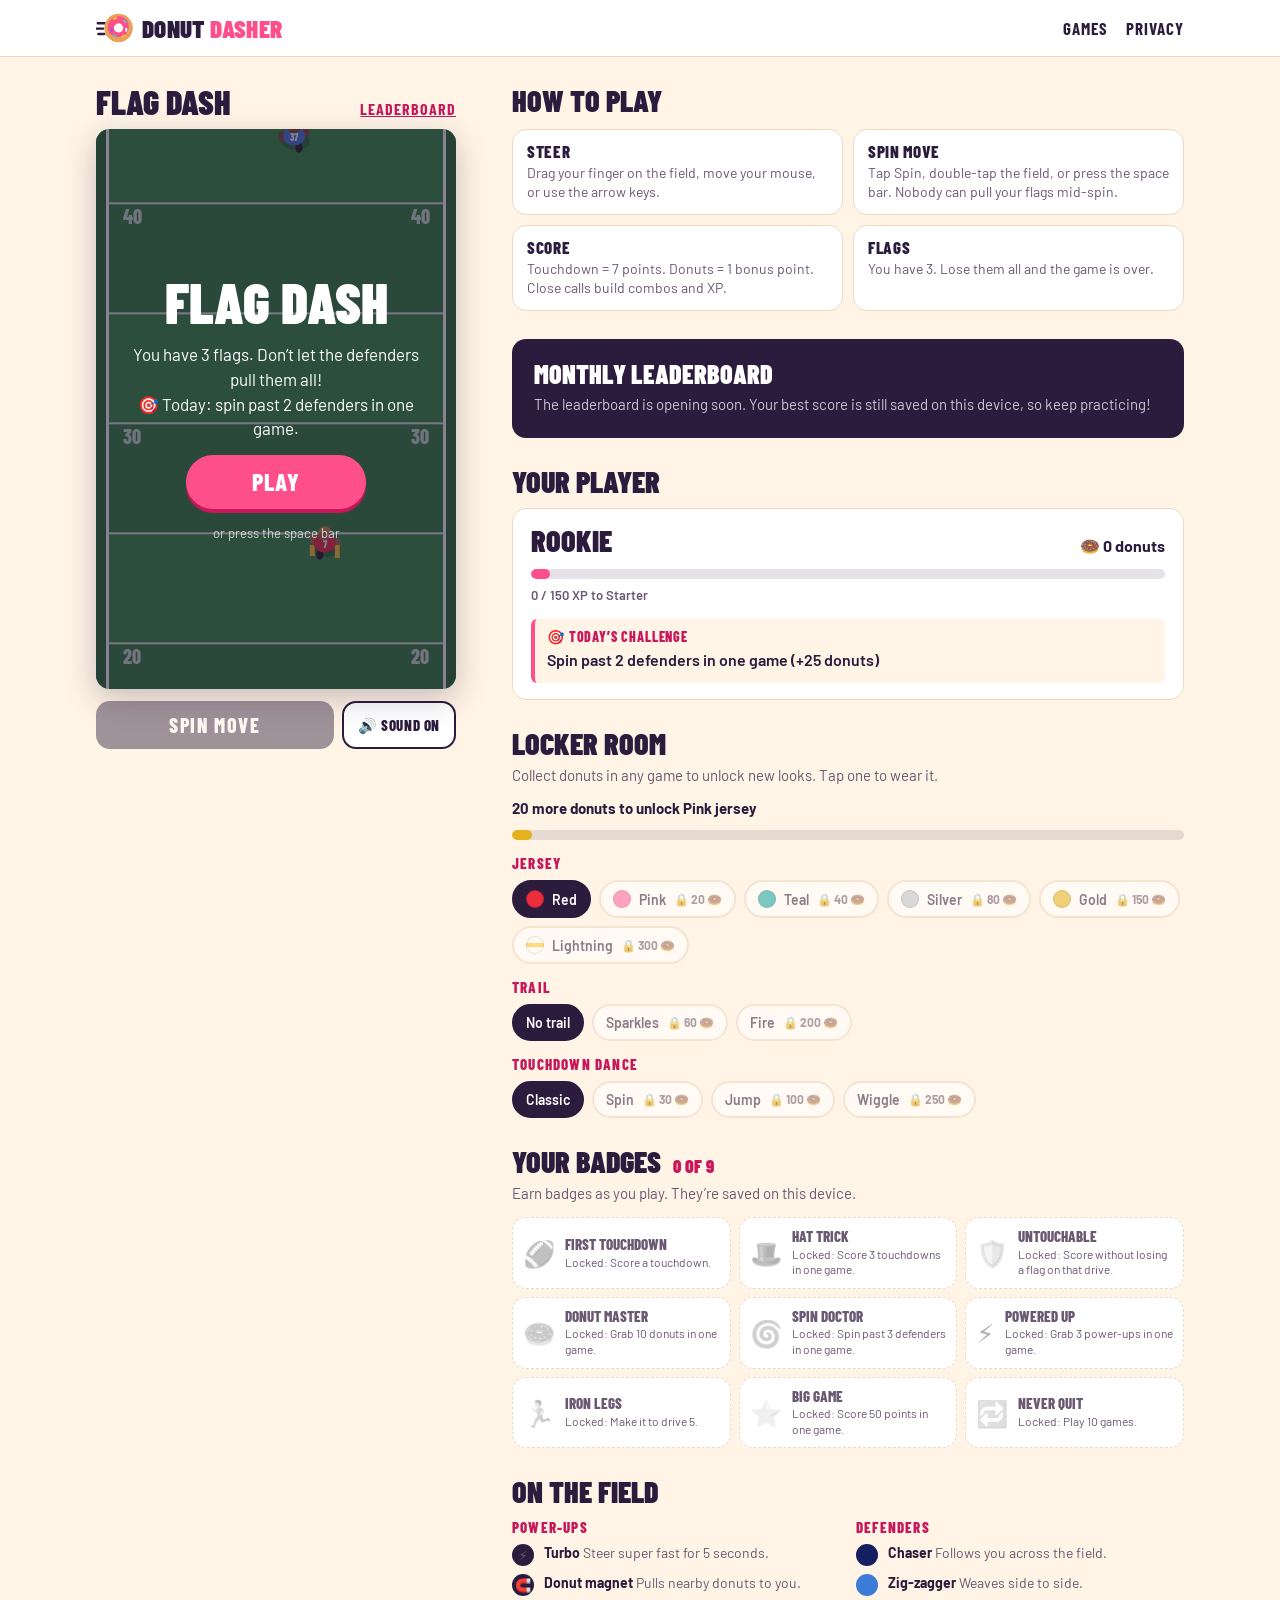
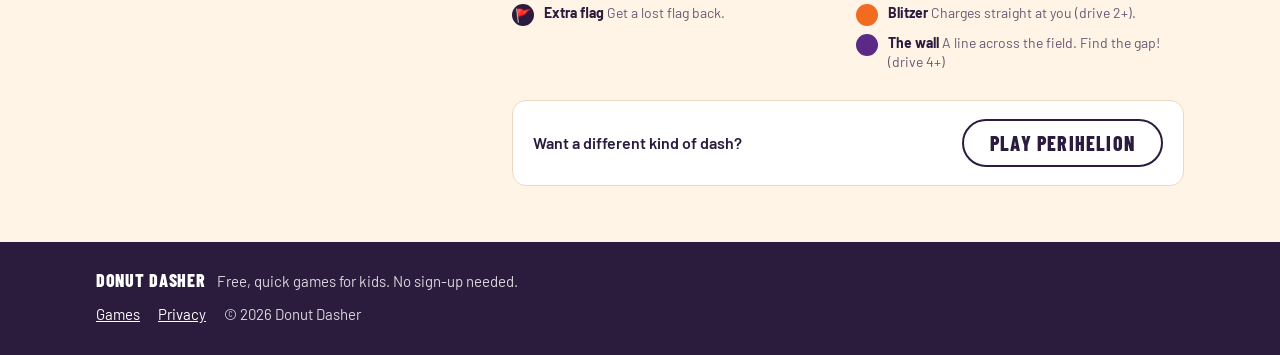
==== flag-dash/index.html @ 1c9c0605 "Donut Dasher: temporary static site while IONOS hosting is set up Homepage, Flag Dash (leaderboard o" ====
<!doctype html>
<html lang="en">
<head>
<meta charset="utf-8">
<meta name="viewport" content="width=device-width, initial-scale=1, viewport-fit=cover">
<title>Flag Dash | Donut Dasher</title>
<meta name="description" content="Flag Dash: a quick flag football game. Dodge defenders, keep your flags, grab donuts and run it in for a touchdown. Free to play with no sign-up.">
<meta name="theme-color" content="#FF4F8B">
<link rel="canonical" href="https://donutdasher.com/flag-dash">
<meta property="og:url" content="https://donutdasher.com/flag-dash">
<meta property="og:title" content="Flag Dash | Donut Dasher">
<meta property="og:description" content="Flag Dash: a quick flag football game. Dodge defenders, keep your flags, grab donuts and run it in for a touchdown. Free to play with no sign-up.">
<meta property="og:type" content="website">
<link rel="icon" href="/favicon.svg" type="image/svg+xml">
<link rel="icon" href="/favicon.ico" sizes="32x32">
<link rel="apple-touch-icon" href="/apple-touch-icon.png">
<link rel="preconnect" href="https://fonts.googleapis.com">
<link rel="preconnect" href="https://fonts.gstatic.com" crossorigin>
<link rel="stylesheet" href="https://fonts.googleapis.com/css2?family=Barlow+Condensed:wght@600;700;800;900&family=Barlow:wght@400;500;600;700&display=swap">
<link rel="stylesheet" href="/css/site.css?v=1794884065">
</head>
<body class="page-dash">
<a class="skip" href="#main">Skip to content</a>
<header class="site-header">
  <div class="wrap site-header__inner">
    <a class="brand" href="/"><svg class="brand__logo" viewBox="0 0 64 64" aria-hidden="true" focusable="false"><g stroke="#2B1B3D" stroke-width="4" stroke-linecap="round"><path d="M3 24h12M1 33h11M4 42h10"/></g><path fill="#E9A05A" fill-rule="evenodd" d="M38 8a24 24 0 1 1 0 48a24 24 0 1 1 0-48zm0 16a8 8 0 1 0 0 16a8 8 0 1 0 0-16z"/><path fill="#FF4F8B" fill-rule="evenodd" d="M38 12c6 0 9 2 12 5s5 6 5 10c1 5-1 8-2 11c-2 4-5 7-9 8c-4 2-8 1-11 1c-4-1-7-3-10-6s-3-7-3-11c0-5 2-9 6-13c3-3 8-5 12-5zm0 12a8 8 0 1 0 0 16a8 8 0 1 0 0-16z"/><g stroke-width="3" stroke-linecap="round"><path stroke="#FFC629" d="M30 17l4-2"/><path stroke="#3DD6C6" d="M47 19l3 3"/><path stroke="#FFFFFF" d="M51 33l0 4"/><path stroke="#7C5CFF" d="M27 33l-1 4"/><path stroke="#FFC629" d="M44 46l4-1"/><path stroke="#3DD6C6" d="M30 44l3 2"/></g></svg><span class="brand__name">Donut <span>Dasher</span></span></a>
    <nav class="site-nav" aria-label="Main">
      <a href="/#games">Games</a>
      <a href="/privacy">Privacy</a>
    </nav>
  </div>
</header>
<main id="main">

<section class="dash-section">
  <div class="wrap dash">

    <div class="dash__play">
      <div class="dash__titlebar">
        <h1 class="dash__h1">Flag Dash</h1>
        <a class="dash__jump" href="#leaderboard">Leaderboard</a>
      </div>
      <div class="dash__stage">
        <canvas id="dash-canvas" class="dash__canvas"
                data-board=""
                data-api="/api/flag-dash.php"
                data-endzone="DONUT DASH"
                width="360" height="560" role="img"
                aria-label="Flag Dash game: a football field where you run toward the end zone while defenders try to pull your flags"></canvas>
        <div class="dash__overlay" id="dash-overlay">
          <p class="dash__title" id="dash-title">Flag Dash</p>
          <p class="dash__text" id="dash-text">You have 3 flags. Don’t let the defenders pull them all!</p>
          <button class="btn btn--primary dash__button" id="dash-play" type="button">Play</button>
          <p class="dash__hint">or press the space bar</p>
        </div>
      </div>
      <div class="dash__controls">
        <button class="dash__spin" id="dash-spin" type="button" disabled>Spin move</button>
        <button class="dash__sound" id="dash-sound" type="button" aria-pressed="true">Sound on</button>
      </div>
    </div>

    <div class="dash__info">
      <div class="dash__how">
        <h2 class="dash__heading">How to play</h2>
        <ul class="dash__list">
          <li><strong>Steer</strong> Drag your finger on the field, move your mouse, or use the arrow keys.</li>
          <li><strong>Spin move</strong> Tap Spin, double-tap the field, or press the space bar. Nobody can pull your flags mid-spin.</li>
          <li><strong>Score</strong> Touchdown = 7 points. Donuts = 1 bonus point. Close calls build combos and XP.</li>
          <li><strong>Flags</strong> You have 3. Lose them all and the game is over.</li>
        </ul>
      </div>

      <div class="dash__board" id="leaderboard">
        <p class="dash__board-eyebrow">Monthly leaderboard</p>
        <p class="dash__board-sub">The leaderboard is opening soon. Your best score is still saved on this device, so keep practicing!</p>
      </div>

      <div class="dash__player-card">
        <h2 class="dash__heading">Your player</h2>
        <div class="dash__player" id="dash-player"></div>
      </div>

      <div class="dash__locker">
        <h2 class="dash__heading">Locker room</h2>
        <p class="dash__sub">Collect donuts in any game to unlock new looks. Tap one to wear it.</p>
        <div id="dash-locker"></div>
      </div>

      <div class="dash__badges">
        <h2 class="dash__heading">Your badges <span class="dash__badge-count" id="dash-badge-count"></span></h2>
        <p class="dash__sub">Earn badges as you play. They’re saved on this device.</p>
        <ul class="dash__badge-list" id="dash-badges"></ul>
      </div>

      <div class="dash__guide">
        <h2 class="dash__heading">On the field</h2>
        <div class="dash__guide-cols">
          <div>
            <h3 class="dash__guide-title">Power-ups</h3>
            <ul class="dash__guide-list">
              <li><span class="dash__chip dash__chip--power">&#9889;</span><span><strong>Turbo</strong> Steer super fast for 5 seconds.</span></li>
              <li><span class="dash__chip dash__chip--power">&#129522;</span><span><strong>Donut magnet</strong> Pulls nearby donuts to you.</span></li>
              <li><span class="dash__chip dash__chip--power">&#128681;</span><span><strong>Extra flag</strong> Get a lost flag back.</span></li>
            </ul>
          </div>
          <div>
            <h3 class="dash__guide-title">Defenders</h3>
            <ul class="dash__guide-list">
              <li><span class="dash__chip dash__chip--chaser"></span><span><strong>Chaser</strong> Follows you across the field.</span></li>
              <li><span class="dash__chip dash__chip--zig"></span><span><strong>Zig-zagger</strong> Weaves side to side.</span></li>
              <li><span class="dash__chip dash__chip--blitz"></span><span><strong>Blitzer</strong> Charges straight at you (drive 2+).</span></li>
              <li><span class="dash__chip dash__chip--wall"></span><span><strong>The wall</strong> A line across the field. Find the gap! (drive 4+)</span></li>
            </ul>
          </div>
        </div>
      </div>

      <div class="dash__more">
        <p>Want a different kind of dash?</p>
        <a class="btn btn--ghost" href="/perihelion/">Play Perihelion</a>
      </div>
    </div>

  </div>
</section>

<script src="/js/flag-dash.v1.js" defer></script>

</main>
<footer class="site-footer">
  <div class="wrap site-footer__inner">
    <p class="site-footer__promise"><strong>Donut Dasher</strong> Free, quick games for kids. No sign-up needed.</p>
    <p class="site-footer__links"><a href="/">Games</a><a href="/privacy">Privacy</a><span>&copy; 2026 Donut Dasher</span></p>
  </div>
</footer>
</body>
</html>
---- css/site.css ----
/* Donut Dasher
   Layout: mobile-first single column; game cards right under a short hero. Flag Dash puts the field first.
   Look: bright frosting pink on warm dough cream, chocolate-plum ink, sprinkle accents. Single light theme on purpose. */
:root {
  --ink: #2B1B3D;          /* chocolate-plum: text, dark panels */
  --white: #FFFFFF;
  --cream: #FFF4E6;        /* donut dough */
  --cream-2: #FCE7CF;
  --accent: #FF4F8B;       /* strawberry frosting */
  --accent-text: #C8175A;  /* frosting dark enough for text */
  --peach: #FFC9A8;
  --gold: #FFC629;
  --teal: #3DD6C6;
  --grape: #7C5CFF;
  --muted: #6B5872;
  --line: #EBD9C4;
  --radius: 14px;
  --font-display: "Barlow Condensed", "Arial Narrow", "Helvetica Neue", sans-serif;
  --font-body: "Barlow", system-ui, -apple-system, "Segoe UI", Roboto, sans-serif;
  color-scheme: light;
}

*, *::before, *::after { box-sizing: border-box; }
html { -webkit-text-size-adjust: 100%; }
body {
  margin: 0;
  background: var(--cream);
  color: var(--ink);
  font: 400 17px/1.55 var(--font-body);
}
h1, h2, h3, p, ul, ol { margin: 0; }
ul, ol { padding: 0; list-style: none; }
img, svg { display: block; max-width: 100%; }
a { color: var(--accent-text); }
button { font: inherit; }
:focus-visible { outline: 3px solid var(--grape); outline-offset: 2px; border-radius: 4px; }

.wrap {
  width: 100%;
  max-width: 1120px;
  margin-inline: auto;
  padding-left: max(16px, env(safe-area-inset-left, 0px));
  padding-right: max(16px, env(safe-area-inset-right, 0px));
}
.skip { position: absolute; left: -9999px; top: 8px; z-index: 10; padding: 8px 14px; border-radius: 8px; background: var(--ink); color: var(--white); }
.skip:focus { left: 8px; }

/* ---------- buttons ---------- */
.btn {
  display: inline-flex; align-items: center; justify-content: center; gap: 8px;
  min-height: 48px; padding: 0 26px; border: 0; border-radius: 999px;
  font: 800 20px/1 var(--font-display); letter-spacing: .06em; text-transform: uppercase; text-decoration: none;
  cursor: pointer; touch-action: manipulation;
  transition: transform .12s ease, box-shadow .12s ease;
}
.btn--primary { background: var(--accent); color: var(--white); box-shadow: 0 4px 0 var(--accent-text); }
.btn--primary:hover { transform: translateY(-1px); box-shadow: 0 5px 0 var(--accent-text); }
.btn--primary:active { transform: translateY(3px); box-shadow: 0 1px 0 var(--accent-text); }
.btn--ghost { background: transparent; color: var(--ink); border: 2px solid var(--ink); }

/* ---------- header & footer ---------- */
.site-header { background: var(--white); border-bottom: 1px solid var(--line); padding-top: env(safe-area-inset-top, 0px); }
.site-header__inner { display: flex; align-items: center; justify-content: space-between; gap: 12px; min-height: 56px; }
.brand { display: inline-flex; align-items: center; gap: 8px; color: var(--ink); text-decoration: none; }
.brand__logo { width: 38px; height: 38px; }
.brand__name { font: 900 25px/1 var(--font-display); letter-spacing: .01em; text-transform: uppercase; white-space: nowrap; }
@media (max-width: 380px) { .brand__name { font-size: 22px; } .site-nav { gap: 12px; } }
.brand__name span { color: var(--accent); }
.site-nav { display: flex; gap: 18px; }
.site-nav a { color: var(--ink); font: 700 17px/1 var(--font-display); letter-spacing: .06em; text-transform: uppercase; text-decoration: none; }
.site-nav a:hover { color: var(--accent-text); }

.site-footer { margin-top: 56px; padding-block: 28px calc(28px + env(safe-area-inset-bottom, 0px)); background: var(--ink); color: rgba(255,255,255,.82); font-size: 15px; }
.site-footer__inner { display: grid; gap: 10px; }
.site-footer__promise strong { margin-right: 8px; color: var(--white); font: 800 18px/1 var(--font-display); letter-spacing: .04em; text-transform: uppercase; }
.site-footer__links { display: flex; flex-wrap: wrap; gap: 6px 18px; }
.site-footer a { color: var(--white); }

/* ---------- homepage ---------- */
.hero { padding-block: 22px 18px; }
.hero__title { font: 900 clamp(40px, 11vw, 76px)/.92 var(--font-display); text-transform: uppercase; text-wrap: balance; }
.hero__title span { color: var(--accent); }
.hero__text { margin-top: 10px; max-width: 34ch; font-size: 18px; color: var(--muted); }

.games__grid { display: grid; gap: 18px; }
.game-card {
  display: grid; overflow: hidden;
  border-radius: 20px; background: var(--white); color: var(--ink); text-decoration: none;
  box-shadow: 0 2px 0 var(--line), 0 12px 28px rgba(43, 27, 61, .10);
  transition: transform .15s ease, box-shadow .15s ease;
}
a.game-card:hover { transform: translateY(-3px); box-shadow: 0 2px 0 var(--line), 0 18px 34px rgba(43, 27, 61, .16); }
a.game-card:hover .btn--primary { transform: translateY(-1px); }
.game-card__art { aspect-ratio: 16 / 9; max-width: 100%; overflow: hidden; }
.game-card__svg { width: 100%; height: 100%; }
.game-card__ez { font: 900 26px var(--font-display); letter-spacing: .08em; fill: rgba(255,255,255,.92); }
.game-card__space {
  width: 100%; height: 100%; display: grid; place-items: center;
  background: radial-gradient(circle at 50% 50%, #2a1f5c 0%, #0a0918 70%);
}
.game-card__space img { width: 54%; max-width: 200px; height: auto; border-radius: 22%; }
.game-card__body { display: grid; gap: 10px; padding: 18px 18px 20px; }
.game-card__title { font: 900 36px/1 var(--font-display); text-transform: uppercase; }
.game-card__blurb { color: var(--muted); font-size: 16px; line-height: 1.5; }
.game-card__tags { display: flex; flex-wrap: wrap; gap: 6px; }
.game-card__tags li { padding: 3px 10px; border-radius: 999px; background: var(--cream); font: 700 13px/1.4 var(--font-body); color: var(--muted); }
.game-card__play { justify-self: start; margin-top: 4px; }
.game-card--soon { border: 2px dashed var(--line); background: transparent; box-shadow: none; }
.game-card__soon { justify-self: start; padding: 6px 12px; border-radius: 999px; background: var(--cream-2); font: 800 15px/1 var(--font-display); letter-spacing: .06em; text-transform: uppercase; }

.section-title { font: 900 34px/1 var(--font-display); text-transform: uppercase; }
.promise { margin-top: 44px; }
.promise__list { display: grid; gap: 12px; margin-top: 16px; }
.promise__list li { padding: 16px 18px; border-radius: var(--radius); background: var(--white); border: 1px solid var(--line); color: var(--muted); font-size: 16px; }
.promise__list strong { display: block; margin-bottom: 2px; color: var(--ink); font: 800 21px/1.1 var(--font-display); letter-spacing: .03em; text-transform: uppercase; }
.promise__list li:nth-child(1) strong { color: var(--accent-text); }
.promise__list li:nth-child(2) strong { color: #5A3FD6; }
.promise__list li:nth-child(3) strong { color: #127E73; }
.promise__more { margin-top: 14px; font-weight: 600; }

@media (min-width: 720px) {
  .hero { padding-block: 44px 30px; }
  .games__grid { grid-template-columns: repeat(2, 1fr); gap: 24px; }
  .promise__list { grid-template-columns: repeat(3, 1fr); }
}

/* ---------- text pages ---------- */
.prose { max-width: 720px; padding-block: 36px 8px; }
.prose--center { text-align: center; }
.prose--center .btn { margin-top: 8px; }
.eyebrow { font: 800 16px/1 var(--font-display); letter-spacing: .12em; text-transform: uppercase; color: var(--accent-text); }
.prose h1 { margin-top: 10px; font: 900 clamp(36px, 8vw, 54px)/.98 var(--font-display); text-transform: uppercase; text-wrap: balance; }
.prose h2 { margin-top: 30px; font: 800 26px/1.1 var(--font-display); text-transform: uppercase; letter-spacing: .02em; }
.prose p, .prose ul { margin-top: 12px; }
.prose ul { padding-left: 1.2em; list-style: disc; }
.prose li + li { margin-top: 6px; }
.prose__lead { font-size: 19px; color: var(--muted); }
.prose__date { margin-top: 30px; font-size: 14px; color: var(--muted); }

/* ---------- Flag Dash page ---------- */
.dash-section { padding-top: 12px; }
.dash { display: grid; gap: 32px; align-items: start; }
/* The field is sized to the screen height too, so the field, Play and Spin all fit without scrolling. */
.dash__play { width: min(100%, 420px, max(280px, calc((100vh - 210px) * 0.643))); margin-inline: auto; }
@supports (height: 100svh) {
  .dash__play { width: min(100%, 420px, max(280px, calc((100svh - 210px) * 0.643))); }
}
.dash__titlebar { display: flex; align-items: baseline; justify-content: space-between; gap: 12px; margin-bottom: 10px; }
.dash__h1 { font: 900 34px/1 var(--font-display); text-transform: uppercase; }
.dash__jump { font: 700 16px/1 var(--font-display); letter-spacing: .06em; text-transform: uppercase; }
.dash__stage { position: relative; border-radius: var(--radius); overflow: hidden; box-shadow: 0 10px 30px rgba(43, 27, 61, .25); }
.dash__canvas { display: block; width: 100%; height: auto; aspect-ratio: 360 / 560; touch-action: none; user-select: none; -webkit-user-select: none; background: #2F8F3E; }
.dash__overlay {
  position: absolute; inset: 0; overflow-y: auto;
  display: flex; flex-direction: column; align-items: center; justify-content: center; gap: 14px;
  padding: 20px; text-align: center; color: var(--white);
  background: rgba(43, 27, 61, .55);
}
.dash__overlay[hidden] { display: none; }
.dash__overlay:has(.dash__form:not([hidden])) { gap: 8px; background: rgba(43, 27, 61, .93); }
.dash__overlay:has(.dash__form:not([hidden])) .dash__title { font-size: 36px; }
.dash__overlay:has(.dash__form:not([hidden])) .dash__text { font-size: 15px; }
.dash__title { font: 900 56px/.95 var(--font-display); text-transform: uppercase; }
.dash__text { max-width: 290px; font-size: 17px; line-height: 1.45; white-space: pre-line; }
.dash__hint { font-size: 13px; opacity: .75; }
@media (hover: none) { .dash__hint { display: none; } }
.dash__overlay:has(.dash__form:not([hidden])) .dash__hint { display: none; }
.dash__button { min-width: 180px; font-size: 24px; min-height: 54px; }
.dash__controls { display: flex; gap: 8px; margin-top: 12px; }
.dash__spin {
  flex: 1; padding: 14px; border: 0; border-radius: var(--radius);
  background: var(--ink); color: var(--white);
  font: 800 20px/1 var(--font-display); letter-spacing: .08em; text-transform: uppercase;
  cursor: pointer; touch-action: manipulation;
}
.dash__spin:disabled { opacity: .45; cursor: default; }
.dash__sound {
  flex: 0 0 auto; padding: 0 14px; border: 2px solid var(--ink); border-radius: var(--radius);
  background: var(--white); color: var(--ink); font: 800 15px/1 var(--font-display);
  letter-spacing: .04em; text-transform: uppercase; cursor: pointer; touch-action: manipulation; white-space: nowrap;
}
.dash__sound[aria-pressed="false"] { opacity: .6; }

.dash__info { display: grid; gap: 28px; min-width: 0; }
.dash__heading { font: 900 30px/1 var(--font-display); text-transform: uppercase; }
.dash__sub { margin-top: 6px; font-size: 15px; color: var(--muted); }
.dash__list { display: grid; grid-template-columns: 1fr 1fr; gap: 10px; margin-top: 14px; }
.dash__list li { padding: 12px 14px; border: 1px solid var(--line); border-radius: var(--radius); background: var(--white); font-size: 14px; line-height: 1.4; color: var(--muted); }
.dash__list strong { display: block; margin-bottom: 2px; font: 800 17px/1.1 var(--font-display); letter-spacing: .04em; text-transform: uppercase; color: var(--ink); }

.dash__player { margin-top: 12px; padding: 16px 18px; border-radius: var(--radius); background: var(--white); border: 1px solid var(--line); }
.dash__player-top { display: flex; align-items: baseline; justify-content: space-between; gap: 12px; }
.dash__level { font: 900 30px/1 var(--font-display); text-transform: uppercase; color: var(--ink); }
.dash__bank { font-weight: 700; font-size: 16px; color: var(--ink); }
.dash__xpbar { height: 10px; margin-top: 10px; border-radius: 5px; background: rgba(43,27,61,.12); overflow: hidden; }
.dash__xpbar span { display: block; height: 100%; border-radius: 5px; background: var(--accent); transition: width .6s ease; }
.dash__xpbar--gold span { background: #E3B21C; }
.dash__xptext { margin-top: 6px; font-size: 13px; font-weight: 600; color: var(--muted); }
.dash__daily { margin-top: 14px; padding: 10px 12px; border-radius: 6px; background: var(--cream); border-left: 4px solid var(--accent); }
.dash__daily.is-done { border-left-color: #2E9E4F; }
.dash__daily-label { font: 800 14px/1.2 var(--font-display); letter-spacing: .06em; text-transform: uppercase; color: var(--accent-text); }
.dash__daily.is-done .dash__daily-label { color: #2E7D3E; }
.dash__daily-text { margin-top: 2px; font-weight: 600; font-size: 16px; color: var(--ink); }
.dash__next { margin-top: 10px; font-weight: 700; font-size: 15px; color: var(--ink); }

.dash__locker-group { margin-top: 14px; }
.dash__locker-title { font: 800 15px/1.2 var(--font-display); letter-spacing: .08em; text-transform: uppercase; color: var(--accent-text); }
.dash__locker-row { display: flex; flex-wrap: wrap; gap: 8px; margin-top: 8px; }
.dash__item {
  display: inline-flex; align-items: center; gap: 8px; padding: 8px 12px; border: 2px solid var(--line); border-radius: 999px;
  background: var(--white); color: var(--ink); font: 600 14px var(--font-body); cursor: pointer;
}
.dash__item.is-on { border-color: var(--ink); background: var(--ink); color: var(--white); }
.dash__item.is-locked { cursor: default; opacity: .55; }
.dash__swatch { width: 18px; height: 18px; border-radius: 50%; border: 1px solid rgba(0,0,0,.2); }
.dash__item-cost { font-size: 12px; font-weight: 700; color: var(--muted); }

.dash__badge-count { margin-left: 6px; font-size: 18px; color: var(--accent-text); }
.dash__badge-list { display: grid; grid-template-columns: repeat(auto-fill, minmax(190px, 1fr)); gap: 8px; margin-top: 12px; }
.dash__badge { display: flex; align-items: center; gap: 10px; padding: 10px; border: 1px dashed var(--line); border-radius: var(--radius); background: var(--white); }
.dash__badge-icon { flex: 0 0 auto; font-size: 26px; line-height: 1; filter: grayscale(1); opacity: .35; }
.dash__badge-text { min-width: 0; }
.dash__badge-text strong { display: block; font: 800 15px/1.1 var(--font-display); text-transform: uppercase; color: var(--muted); }
.dash__badge-text small { display: block; margin-top: 2px; font-size: 12px; line-height: 1.3; color: var(--muted); }
.dash__badge.is-earned { border: 1px solid #F0C64A; background: #FFF8E1; }
.dash__badge.is-earned .dash__badge-icon { filter: none; opacity: 1; }
.dash__badge.is-earned strong { color: var(--ink); }
.dash__badge.is-new { animation: badge-pop .6s ease; }
@keyframes badge-pop { 0% { transform: scale(.9); } 60% { transform: scale(1.06); } 100% { transform: scale(1); } }

.dash__guide-cols { display: grid; grid-template-columns: 1fr 1fr; gap: 16px; margin-top: 12px; }
.dash__guide-title { font: 800 15px/1.2 var(--font-display); letter-spacing: .08em; text-transform: uppercase; color: var(--accent-text); }
.dash__guide-list { display: grid; gap: 8px; margin-top: 8px; }
.dash__guide-list li { display: flex; align-items: flex-start; gap: 10px; font-size: 14px; line-height: 1.35; color: var(--muted); }
.dash__guide-list strong { color: var(--ink); }
.dash__chip { flex: 0 0 22px; width: 22px; height: 22px; border-radius: 50%; display: inline-flex; align-items: center; justify-content: center; font-size: 13px; }
.dash__chip--power { background: var(--ink); }
.dash__chip--chaser { background: #141E60; }
.dash__chip--zig { background: #3D7BD9; }
.dash__chip--blitz { background: #F26B21; }
.dash__chip--wall { background: #5B2A86; }

.dash__board { padding: 22px; border-radius: var(--radius); background: var(--ink); color: var(--white); scroll-margin-top: 16px; }
.dash__board-eyebrow { font: 900 26px/1 var(--font-display); text-transform: uppercase; color: var(--white); }
.dash__board-sub { margin-top: 6px; font-size: 15px; color: rgba(255,255,255,.75); }
.dash__top { display: grid; gap: 2px; margin-top: 16px; }
.dash__top li { display: flex; align-items: center; gap: 12px; padding: 8px 12px; border-radius: 6px; background: rgba(255,255,255,.07); }
.dash__top li:first-child { background: var(--accent); }
.dash__top li.is-you { outline: 2px solid var(--gold); outline-offset: -2px; }
.dash__top li.is-you .dash__name { color: var(--gold); }
.dash__top li:first-child.is-you .dash__name { color: var(--white); }
.dash__rank { flex: 0 0 24px; font: 900 20px/1 var(--font-display); }
.dash__name { flex: 1; min-width: 0; font-weight: 600; font-size: 15px; overflow-wrap: anywhere; }
.dash__name small { display: block; font-weight: 500; font-size: 13px; opacity: .8; }
.dash__score { font: 900 22px/1 var(--font-display); font-variant-numeric: tabular-nums; }
.dash__empty { margin-top: 16px; font-weight: 600; }
.dash__me { margin-top: 10px; padding: 10px 12px; border-radius: 6px; border: 2px solid var(--gold); font-weight: 600; font-size: 15px; }
.dash__me[hidden] { display: none; }
.dash__champ { margin-top: 16px; padding-top: 14px; border-top: 1px solid rgba(255,255,255,.2); font-size: 15px; }
.dash__champ-label { display: block; font: 800 15px/1.2 var(--font-display); letter-spacing: .1em; text-transform: uppercase; color: var(--peach); }
.dash__privacy { margin-top: 12px; font-size: 13px; opacity: .7; }

.dash__form { display: grid; gap: 10px; width: 100%; max-width: 310px; text-align: center; }
.dash__form[hidden] { display: none; }
.dash__form-title { font: 800 19px/1.1 var(--font-display); text-transform: uppercase; }
.dash__nick { display: grid; justify-items: center; gap: 6px; padding: 12px; border-radius: 10px; background: rgba(255,255,255,.1); }
.dash__nick-label { font: 700 13px/1 var(--font-display); letter-spacing: .1em; text-transform: uppercase; opacity: .75; }
.dash__nick-name { font: 900 28px/1 var(--font-display); color: var(--gold); text-transform: uppercase; letter-spacing: .02em; }
.dash__shuffle { padding: 7px 14px; border: 2px solid rgba(255,255,255,.6); border-radius: 999px; background: transparent; color: var(--white); font: 700 15px/1 var(--font-display); letter-spacing: .06em; text-transform: uppercase; cursor: pointer; }
.dash__submit { height: 46px; border: 0; border-radius: 999px; background: var(--gold); color: var(--ink); font: 900 19px/1 var(--font-display); letter-spacing: .06em; text-transform: uppercase; cursor: pointer; }
.dash__submit:disabled { opacity: .6; cursor: default; }
.dash__form-msg { min-height: 1.2em; font-weight: 600; font-size: 14px; }
.dash__form-msg:empty { display: none; }
.dash__form-note { font-size: 12px; line-height: 1.35; opacity: .75; }

.dash__more { display: flex; flex-wrap: wrap; align-items: center; justify-content: space-between; gap: 12px 20px; padding: 18px 20px; border-radius: var(--radius); background: var(--white); border: 1px solid var(--line); }
.dash__more p { font-weight: 600; font-size: 16px; }

@media (max-width: 640px) {
  .dash__badge-list { grid-template-columns: 1fr 1fr; }
  .dash__badge { padding: 8px; gap: 8px; }
  .dash__guide-cols { grid-template-columns: 1fr; }
  .page-dash .site-footer { margin-top: 40px; }
}
@media (max-width: 480px) {
  .dash__list { grid-template-columns: 1fr; }
  .page-dash .site-nav a[href="/#games"] { display: none; }
}
@media (min-width: 960px) {
  .dash-section { padding-top: 28px; }
  .dash { grid-template-columns: auto 1fr; gap: 56px; }
  .dash__play { position: sticky; top: 20px; margin: 0; }
}
@media (prefers-reduced-motion: reduce) {
  .btn, .game-card { transition: none; }
  .dash__badge.is-new { animation: none; }
}
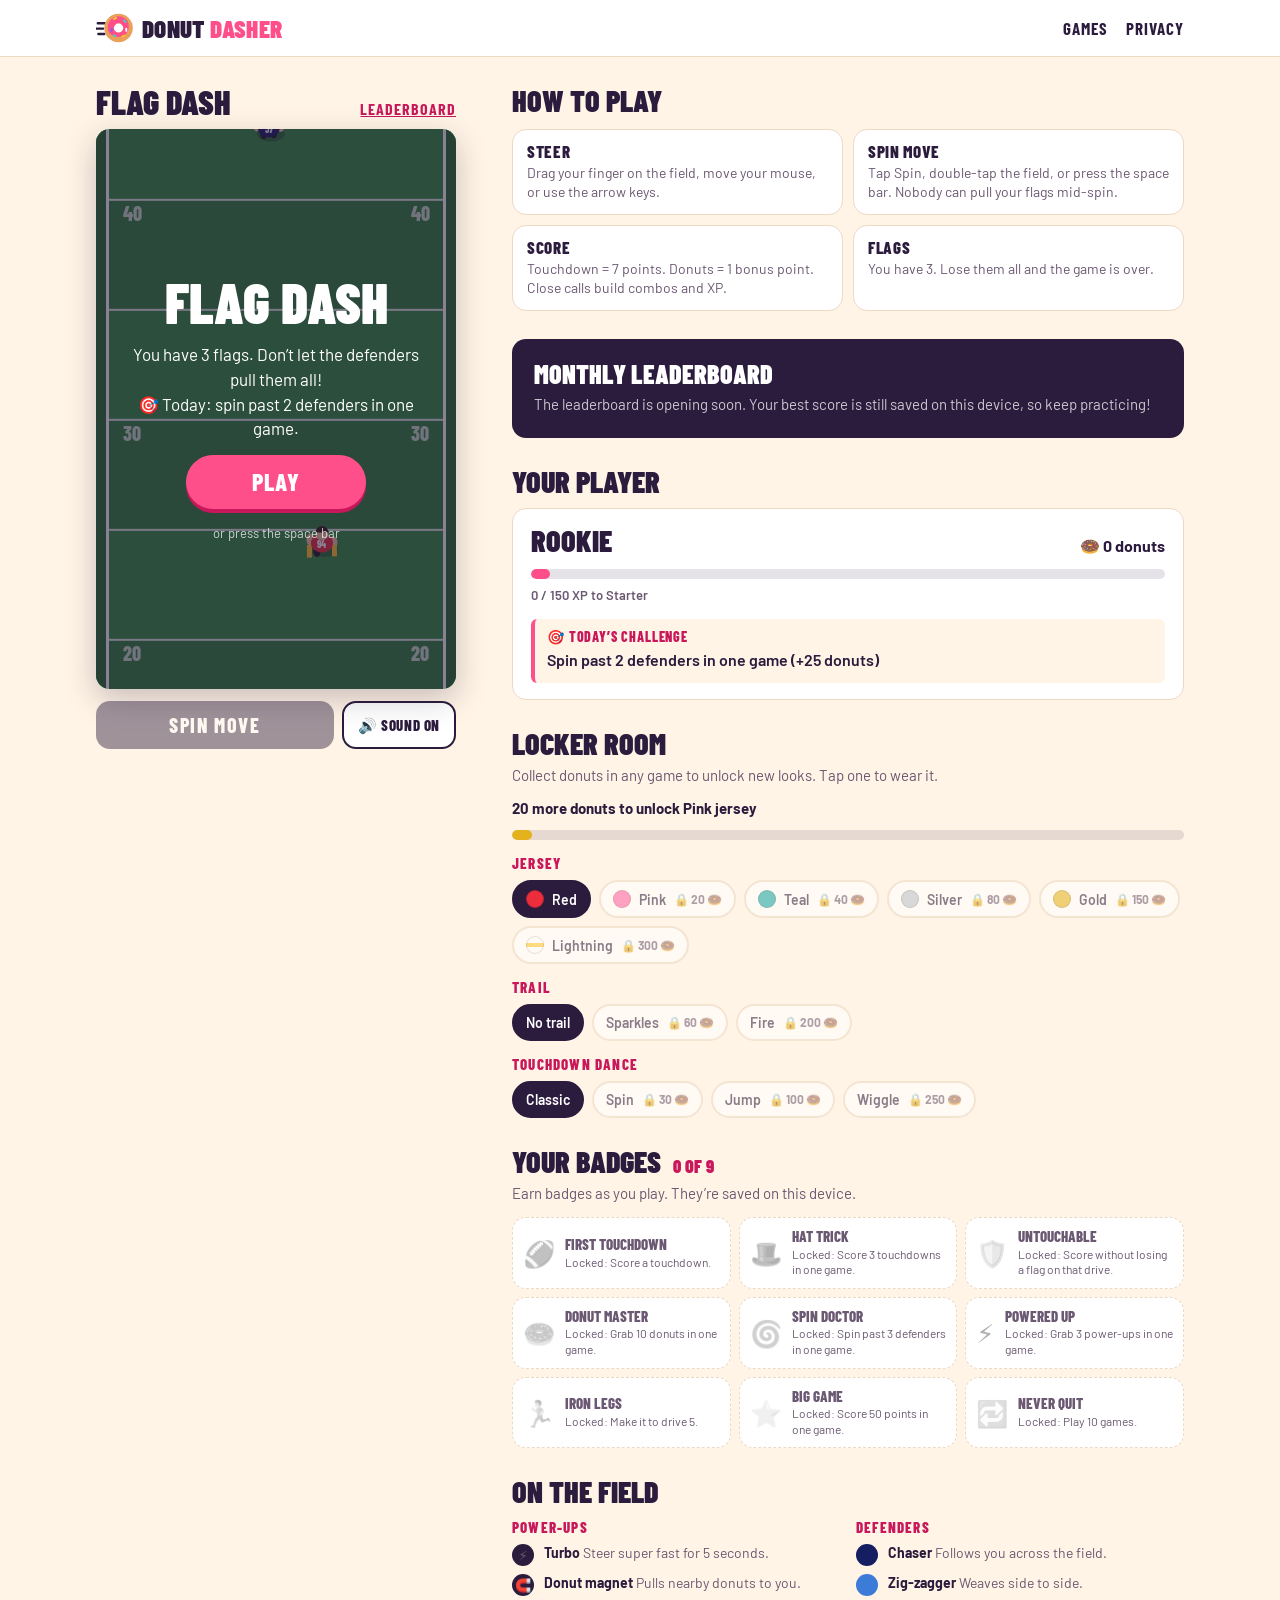
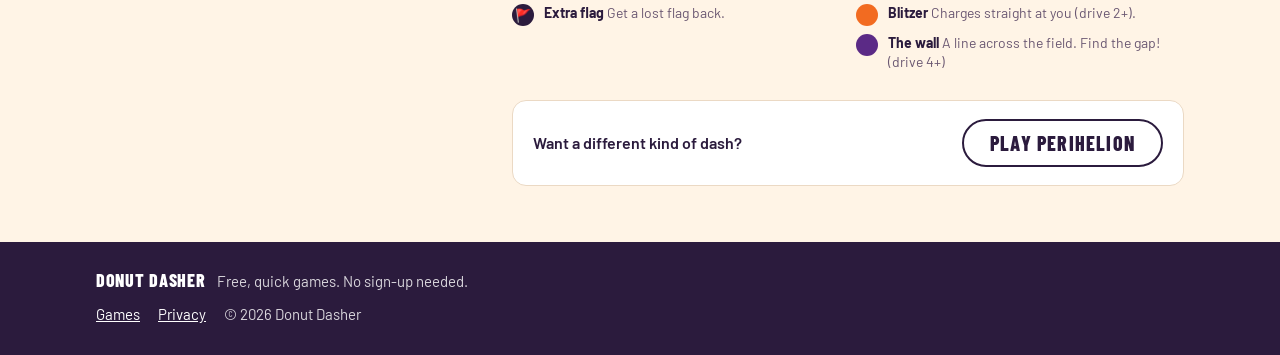
==== commit 66e3e773: "Drop "for kids" wording Co-Authored-By: Claude Opus 5.5 <noreply@anthropic.com>" ====
--- a/flag-dash/index.html
+++ b/flag-dash/index.html
@@ -130,7 +130,7 @@
 </main>
 <footer class="site-footer">
   <div class="wrap site-footer__inner">
-    <p class="site-footer__promise"><strong>Donut Dasher</strong> Free, quick games for kids. No sign-up needed.</p>
+    <p class="site-footer__promise"><strong>Donut Dasher</strong> Free, quick games. No sign-up needed.</p>
     <p class="site-footer__links"><a href="/">Games</a><a href="/privacy">Privacy</a><span>&copy; 2026 Donut Dasher</span></p>
   </div>
 </footer>
